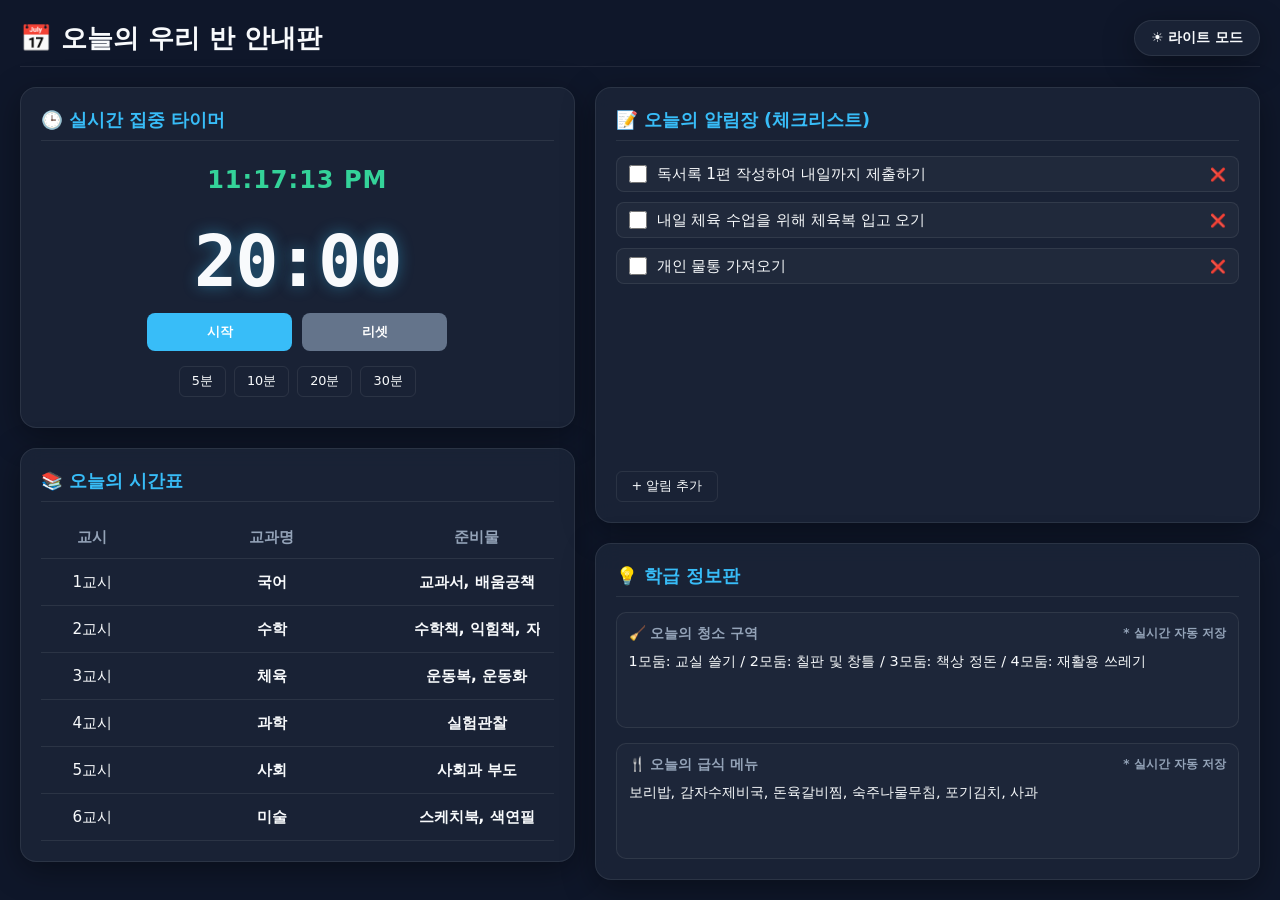
==== class_board.html @ 0cb733e2 "Initial Vibe Coding Release" ====
<!DOCTYPE html>
<html lang="ko">
<head>
    <meta charset="UTF-8">
    <meta name="viewport" content="width=device-width, initial-scale=1.0">
    <title>오늘의 학급 안내판 & 타이머</title>
    <style>
        :root {
            --bg-color: #0f172a;
            --card-bg: rgba(30, 41, 59, 0.7);
            --border-color: rgba(255, 255, 255, 0.08);
            --text-color: #f8fafc;
            --text-muted: #94a3b8;
            --primary: #38bdf8;
            --primary-glow: rgba(56, 189, 248, 0.4);
            --accent: #34d399;
            --shadow: 0 8px 32px 0 rgba(0, 0, 0, 0.37);
        }

        .light-theme {
            --bg-color: #f1f5f9;
            --card-bg: rgba(255, 255, 255, 0.85);
            --border-color: rgba(0, 0, 0, 0.06);
            --text-color: #0f172a;
            --text-muted: #475569;
            --primary: #0284c7;
            --primary-glow: rgba(2, 132, 199, 0.2);
            --accent: #16a34a;
            --shadow: 0 8px 32px 0 rgba(148, 163, 184, 0.15);
        }

        * {
            box-sizing: border-box;
            margin: 0;
            padding: 0;
            font-family: 'Segoe UI', system-ui, sans-serif;
            transition: background-color 0.3s, color 0.3s, border-color 0.3s;
        }

        body {
            background-color: var(--bg-color);
            color: var(--text-color);
            min-height: 100vh;
            padding: 20px;
            display: flex;
            flex-direction: column;
        }

        header {
            display: flex;
            justify-content: space-between;
            align-items: center;
            margin-bottom: 20px;
            padding-bottom: 10px;
            border-bottom: 1px solid var(--border-color);
        }

        .header-title h1 {
            font-size: 1.6rem;
            font-weight: 800;
            display: flex;
            align-items: center;
            gap: 10px;
        }

        .theme-toggle {
            background: var(--card-bg);
            border: 1px solid var(--border-color);
            color: var(--text-color);
            padding: 8px 16px;
            border-radius: 20px;
            cursor: pointer;
            font-weight: 600;
            font-size: 0.85rem;
            box-shadow: var(--shadow);
        }

        /* 대시보드 그리드 */
        .dashboard-grid {
            display: grid;
            grid-template-columns: 1fr 1.2fr;
            gap: 20px;
            flex: 1;
        }

        @media (max-width: 900px) {
            .dashboard-grid {
                grid-template-columns: 1fr;
            }
        }

        .card {
            background: var(--card-bg);
            backdrop-filter: blur(12px);
            -webkit-backdrop-filter: blur(12px);
            border: 1px solid var(--border-color);
            border-radius: 16px;
            padding: 20px;
            box-shadow: var(--shadow);
            display: flex;
            flex-direction: column;
        }

        .card-title {
            font-size: 1.1rem;
            font-weight: 700;
            margin-bottom: 15px;
            color: var(--primary);
            display: flex;
            align-items: center;
            gap: 8px;
            border-bottom: 1px solid var(--border-color);
            padding-bottom: 8px;
        }

        /* 1. 집중 타이머 위젯 */
        .timer-widget {
            display: flex;
            flex-direction: column;
            align-items: center;
            justify-content: center;
            padding: 10px 0;
        }

        .digital-clock {
            font-size: 1.5rem;
            font-weight: bold;
            color: var(--accent);
            margin-bottom: 15px;
            letter-spacing: 1px;
        }

        .timer-display {
            font-size: 4.5rem;
            font-weight: 800;
            font-family: monospace;
            margin: 10px 0;
            text-shadow: 0 0 15px var(--primary-glow);
            letter-spacing: -2px;
        }

        .timer-controls {
            display: flex;
            gap: 10px;
            width: 100%;
            max-width: 300px;
            margin-bottom: 15px;
        }

        .timer-btn {
            flex: 1;
            padding: 10px;
            border: none;
            border-radius: 8px;
            font-weight: bold;
            cursor: pointer;
            background-color: var(--primary);
            color: white;
        }

        .timer-btn.btn-stop {
            background-color: #ef4444;
        }

        .timer-btn.btn-reset {
            background-color: #64748b;
        }

        .timer-presets {
            display: flex;
            gap: 8px;
        }

        .preset-btn {
            padding: 6px 12px;
            background: transparent;
            border: 1px solid var(--border-color);
            color: var(--text-color);
            border-radius: 6px;
            cursor: pointer;
            font-size: 0.8rem;
        }

        .preset-btn:hover {
            border-color: var(--primary);
            color: var(--primary);
        }

        /* 2. 시간표 위젯 */
        .timetable-table {
            width: 100%;
            border-collapse: collapse;
            font-size: 0.95rem;
        }

        .timetable-table th, .timetable-table td {
            padding: 10px;
            text-align: center;
            border-bottom: 1px solid var(--border-color);
        }

        .timetable-table th {
            color: var(--text-muted);
            font-weight: 600;
        }

        .timetable-table td input {
            width: 100%;
            background: transparent;
            border: none;
            color: var(--text-color);
            text-align: center;
            font-weight: bold;
            font-size: 0.95rem;
            outline: none;
            border-radius: 4px;
            padding: 4px;
        }

        .timetable-table td input:focus {
            background: rgba(56, 189, 248, 0.1);
        }

        /* 3. 알림장 위젯 */
        .notice-list {
            list-style: none;
            display: flex;
            flex-direction: column;
            gap: 10px;
            flex: 1;
        }

        .notice-item {
            display: flex;
            align-items: center;
            gap: 10px;
            background: rgba(255, 255, 255, 0.03);
            padding: 8px 12px;
            border-radius: 8px;
            border: 1px solid var(--border-color);
        }

        .notice-checkbox {
            width: 18px;
            height: 18px;
            cursor: pointer;
        }

        .notice-input {
            flex: 1;
            background: transparent;
            border: none;
            color: var(--text-color);
            font-size: 0.95rem;
            outline: none;
        }

        .notice-input:focus {
            border-bottom: 1px solid var(--primary);
        }

        /* 4. 급식/1인1역 위젯 */
        .info-grid {
            display: grid;
            grid-template-columns: 1fr;
            gap: 15px;
        }

        .info-block {
            background: rgba(255, 255, 255, 0.02);
            border: 1px solid var(--border-color);
            border-radius: 10px;
            padding: 12px;
        }

        .info-block h4 {
            font-size: 0.85rem;
            color: var(--text-muted);
            margin-bottom: 8px;
            display: flex;
            justify-content: space-between;
        }

        .info-block textarea {
            width: 100%;
            height: 60px;
            background: transparent;
            border: none;
            color: var(--text-color);
            resize: none;
            outline: none;
            font-size: 0.9rem;
            line-height: 1.4;
        }

        .info-block textarea:focus {
            background: rgba(255, 255, 255, 0.05);
            border-radius: 4px;
        }
    </style>
</head>
<body>
    <header>
        <div class="header-title">
            <h1 id="titleText">📅 오늘의 우리 반 안내판</h1>
        </div>
        <button class="theme-toggle" id="btnThemeToggle">☀️ 라이트 모드</button>
    </header>

    <div class="dashboard-grid">
        <!-- 왼쪽 열: 시계/타이머 & 시간표 -->
        <div style="display: flex; flex-direction: column; gap: 20px;">
            <!-- 시계 & 타이머 카드 -->
            <div class="card">
                <div class="card-title">🕒 실시간 집중 타이머</div>
                <div class="timer-widget">
                    <div class="digital-clock" id="currentClock">12:00:00 PM</div>
                    <div class="timer-display" id="timerDisplay">20:00</div>
                    <div class="timer-controls">
                        <button class="timer-btn" id="btnTimerStart">시작</button>
                        <button class="timer-btn btn-stop" id="btnTimerStop" style="display:none;">정지</button>
                        <button class="timer-btn btn-reset" id="btnTimerReset">리셋</button>
                    </div>
                    <div class="timer-presets">
                        <button class="preset-btn" data-time="300">5분</button>
                        <button class="preset-btn" data-time="600">10분</button>
                        <button class="preset-btn" data-time="1200">20분</button>
                        <button class="preset-btn" data-time="1800">30분</button>
                    </div>
                </div>
            </div>

            <!-- 시간표 카드 -->
            <div class="card">
                <div class="card-title">📚 오늘의 시간표</div>
                <table class="timetable-table">
                    <thead>
                        <tr>
                            <th style="width:20%;">교시</th>
                            <th style="width:50%;">교과명</th>
                            <th style="width:30%;">준비물</th>
                        </tr>
                    </thead>
                    <tbody id="timetableBody">
                        <!-- 시간표가 스크립트로 구성됩니다 -->
                    </tbody>
                </table>
            </div>
        </div>

        <!-- 오른쪽 열: 알림장 & 급식/청소 -->
        <div style="display: flex; flex-direction: column; gap: 20px;">
            <!-- 알림장 카드 -->
            <div class="card" style="flex: 1;">
                <div class="card-title">📝 오늘의 알림장 (체크리스트)</div>
                <ul class="notice-list" id="noticeList">
                    <!-- 알림장 항목이 동적으로 생성됩니다 -->
                </ul>
                <button id="btnAddNotice" class="preset-btn" style="margin-top: 15px; width: auto; align-self: flex-start; padding: 6px 15px;">+ 알림 추가</button>
            </div>

            <!-- 청소 및 급식 정보 카드 -->
            <div class="card">
                <div class="card-title">💡 학급 정보판</div>
                <div class="info-grid">
                    <div class="info-block">
                        <h4>🧹 오늘의 청소 구역 <span style="font-size:0.75rem;">* 실시간 자동 저장</span></h4>
                        <textarea id="cleaningInput" placeholder="1모둠: 교실 앞쪽 / 2모둠: 뒤쪽 / 3모둠: 복도..."></textarea>
                    </div>
                    <div class="info-block">
                        <h4>🍴 오늘의 급식 메뉴 <span style="font-size:0.75rem;">* 실시간 자동 저장</span></h4>
                        <textarea id="lunchInput" placeholder="잡곡밥, 육개장, 닭갈비, 시금치나물, 깍두기, 멜론"></textarea>
                    </div>
                </div>
            </div>
        </div>
    </div>

    <script>
        // 테마 및 스토리지 키 설정
        const STORAGE_KEY = 'vibe_board_data';
        const body = document.body;
        const btnThemeToggle = document.getElementById('btnThemeToggle');
        
        // 데이터 상태 객체
        let boardState = {
            lightTheme: false,
            timetable: [
                { period: "1", subject: "국어", prep: "교과서, 배움공책" },
                { period: "2", subject: "수학", prep: "수학책, 익힘책, 자" },
                { period: "3", subject: "체육", prep: "운동복, 운동화" },
                { period: "4", subject: "과학", prep: "실험관찰" },
                { period: "5", subject: "사회", prep: "사회과 부도" },
                { period: "6", subject: "미술", prep: "스케치북, 색연필" }
            ],
            notices: [
                { text: "독서록 1편 작성하여 내일까지 제출하기", checked: false },
                { text: "내일 체육 수업을 위해 체육복 입고 오기", checked: false },
                { text: "개인 물통 가져오기", checked: false }
            ],
            cleaning: "1모둠: 교실 쓸기 / 2모둠: 칠판 및 창틀 / 3모둠: 책상 정돈 / 4모둠: 재활용 쓰레기",
            lunch: "보리밥, 감자수제비국, 돈육갈비찜, 숙주나물무침, 포기김치, 사과"
        };

        // 로드 시 초기화
        window.addEventListener('load', () => {
            const saved = localStorage.getItem(STORAGE_KEY);
            if (saved) {
                boardState = JSON.parse(saved);
            }

            // 테마 적용
            if (boardState.lightTheme) {
                body.classList.add('light-theme');
                btnThemeToggle.textContent = "🌙 다크 모드";
            }

            renderTimetable();
            renderNotices();
            
            document.getElementById('cleaningInput').value = boardState.cleaning || "";
            document.getElementById('lunchInput').value = boardState.lunch || "";

            // 시계 시작
            setInterval(updateClock, 1000);
            updateClock();
        });

        // 테마 변경 토글
        btnThemeToggle.addEventListener('click', () => {
            body.classList.toggle('light-theme');
            boardState.lightTheme = body.classList.contains('light-theme');
            btnThemeToggle.textContent = boardState.lightTheme ? "🌙 다크 모드" : "☀️ 라이트 모드";
            saveState();
        });

        // 실시간 시계 업데이트
        function updateClock() {
            const now = new Date();
            let hours = now.getHours();
            const minutes = String(now.getMinutes()).padStart(2, '0');
            const seconds = String(now.getSeconds()).padStart(2, '0');
            const ampm = hours >= 12 ? 'PM' : 'AM';
            hours = hours % 12;
            hours = hours ? hours : 12; // 0시 -> 12시 표시
            
            document.getElementById('currentClock').textContent = 
                `${hours}:${minutes}:${seconds} ${ampm}`;
        }

        // 상태 로컬 저장
        function saveState() {
            localStorage.setItem(STORAGE_KEY, JSON.stringify(boardState));
        }

        // 시간표 렌더링
        function renderTimetable() {
            const tbody = document.getElementById('timetableBody');
            tbody.innerHTML = "";

            boardState.timetable.forEach((item, index) => {
                const tr = document.createElement('tr');
                
                // 교시 열
                const tdPeriod = document.createElement('td');
                tdPeriod.textContent = `${item.period}교시`;
                tr.appendChild(tdPeriod);

                // 과목 열
                const tdSubject = document.createElement('td');
                const inputSubj = document.createElement('input');
                inputSubj.value = item.subject;
                inputSubj.addEventListener('input', (e) => {
                    boardState.timetable[index].subject = e.target.value;
                    saveState();
                });
                tdSubject.appendChild(inputSubj);
                tr.appendChild(tdSubject);

                // 준비물 열
                const tdPrep = document.createElement('td');
                const inputPrep = document.createElement('input');
                inputPrep.value = item.prep;
                inputPrep.addEventListener('input', (e) => {
                    boardState.timetable[index].prep = e.target.value;
                    saveState();
                });
                tdPrep.appendChild(inputPrep);
                tr.appendChild(tdPrep);

                tbody.appendChild(tr);
            });
        }

        // 알림장 렌더링
        function renderNotices() {
            const list = document.getElementById('noticeList');
            list.innerHTML = "";

            boardState.notices.forEach((item, index) => {
                const li = document.createElement('li');
                li.classList.add('notice-item');

                const checkbox = document.createElement('input');
                checkbox.type = 'checkbox';
                checkbox.classList.add('notice-checkbox');
                checkbox.checked = item.checked;
                checkbox.addEventListener('change', (e) => {
                    boardState.notices[index].checked = e.target.checked;
                    saveState();
                });
                li.appendChild(checkbox);

                const input = document.createElement('input');
                input.type = 'text';
                input.classList.add('notice-input');
                input.value = item.text;
                input.addEventListener('input', (e) => {
                    boardState.notices[index].text = e.target.value;
                    saveState();
                });
                li.appendChild(input);

                // 삭제 버튼
                const delBtn = document.createElement('span');
                delBtn.textContent = "❌";
                delBtn.style.cursor = "pointer";
                delBtn.style.fontSize = "0.8rem";
                delBtn.addEventListener('click', () => {
                    boardState.notices.splice(index, 1);
                    renderNotices();
                    saveState();
                });
                li.appendChild(delBtn);

                list.appendChild(li);
            });
        }

        // 알림 추가 버튼
        document.getElementById('btnAddNotice').addEventListener('click', () => {
            boardState.notices.push({ text: "새 알림장 내용을 적으세요", checked: false });
            renderNotices();
            saveState();
        });

        // 텍스트 영역 변경 이벤트
        document.getElementById('cleaningInput').addEventListener('input', (e) => {
            boardState.cleaning = e.target.value;
            saveState();
        });

        document.getElementById('lunchInput').addEventListener('input', (e) => {
            boardState.lunch = e.target.value;
            saveState();
        });

        // ================= 집중 타이머 제어 =================
        let timerSeconds = 1200; // 기본 20분
        let timerInterval = null;

        const timerDisplay = document.getElementById('timerDisplay');
        const btnTimerStart = document.getElementById('btnTimerStart');
        const btnTimerStop = document.getElementById('btnTimerStop');
        const btnTimerReset = document.getElementById('btnTimerReset');

        function updateTimerDisplay() {
            const minutes = String(Math.floor(timerSeconds / 60)).padStart(2, '0');
            const seconds = String(timerSeconds % 60).padStart(2, '0');
            timerDisplay.textContent = `${minutes}:${seconds}`;
        }

        btnTimerStart.addEventListener('click', () => {
            if (timerInterval) return;
            
            btnTimerStart.style.display = 'none';
            btnTimerStop.style.display = 'block';

            timerInterval = setInterval(() => {
                if (timerSeconds > 0) {
                    timerSeconds--;
                    updateTimerDisplay();
                } else {
                    clearInterval(timerInterval);
                    timerInterval = null;
                    btnTimerStart.style.display = 'block';
                    btnTimerStop.style.display = 'none';
                    triggerTimerAlert();
                }
            }, 1000);
        });

        btnTimerStop.addEventListener('click', () => {
            clearInterval(timerInterval);
            timerInterval = null;
            btnTimerStart.style.display = 'block';
            btnTimerStop.style.display = 'none';
        });

        btnTimerReset.addEventListener('click', () => {
            clearInterval(timerInterval);
            timerInterval = null;
            btnTimerStart.style.display = 'block';
            btnTimerStop.style.display = 'none';
            timerSeconds = 1200; // 20분 리셋
            updateTimerDisplay();
        });

        // 프리셋 버튼
        document.querySelectorAll('.preset-btn[data-time]').forEach(btn => {
            btn.addEventListener('click', (e) => {
                clearInterval(timerInterval);
                timerInterval = null;
                btnTimerStart.style.display = 'block';
                btnTimerStop.style.display = 'none';
                timerSeconds = parseInt(e.target.dataset.time);
                updateTimerDisplay();
            });
        });

        // 타이머 완료 알림 (소리 비프음 발생 & TTS)
        function triggerTimerAlert() {
            try {
                // 비프음 울리기
                const audioCtx = new (window.AudioContext || window.webkitAudioContext)();
                const oscillator = audioCtx.createOscillator();
                const gainNode = audioCtx.createGain();

                oscillator.type = 'sine';
                oscillator.frequency.setValueAtTime(880, audioCtx.currentTime); // A5 note
                gainNode.gain.setValueAtTime(0.3, audioCtx.currentTime);

                oscillator.connect(gainNode);
                gainNode.connect(audioCtx.destination);

                oscillator.start();
                oscillator.stop(audioCtx.currentTime + 1.0); // 1초 뒤 종료
                
                // 음성 안내
                if ('speechSynthesis' in window) {
                    setTimeout(() => {
                        const utterance = new SpeechSynthesisUtterance("집중 시간이 끝났습니다. 마무리해 주세요.");
                        utterance.lang = 'ko-KR';
                        window.speechSynthesis.speak(utterance);
                    }, 1100);
                }
            } catch(e) {}
            
            // 시각적 강조
            timerDisplay.style.color = '#ef4444';
            setTimeout(() => {
                timerDisplay.style.color = '';
            }, 5000);
        }
    </script>
</body>
</html>
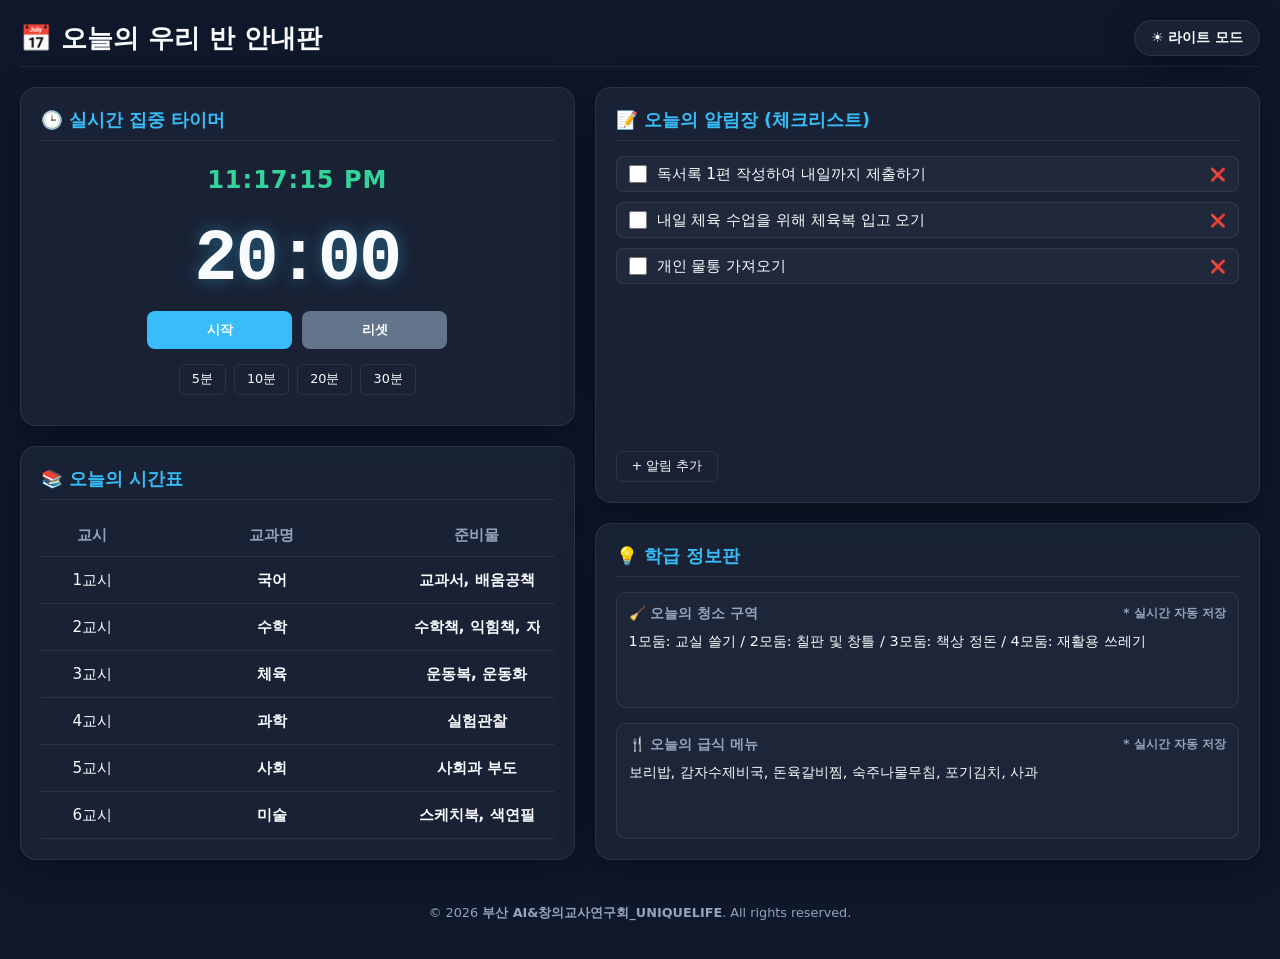
==== commit a9dba481: "Add copyright notice: 부산 AI&창의교사연구회_UNIQUELIFE" ====
--- a/class_board.html
+++ b/class_board.html
@@ -375,6 +375,10 @@
             </div>
         </div>
     </div>
+
+    <footer style="text-align: center; margin-top: 30px; padding: 15px; font-size: 0.8rem; color: #94a3b8;">
+        © 2026 <strong>부산 AI&창의교사연구회_UNIQUELIFE</strong>. All rights reserved.
+    </footer>
 
     <script>
         // 테마 및 스토리지 키 설정
